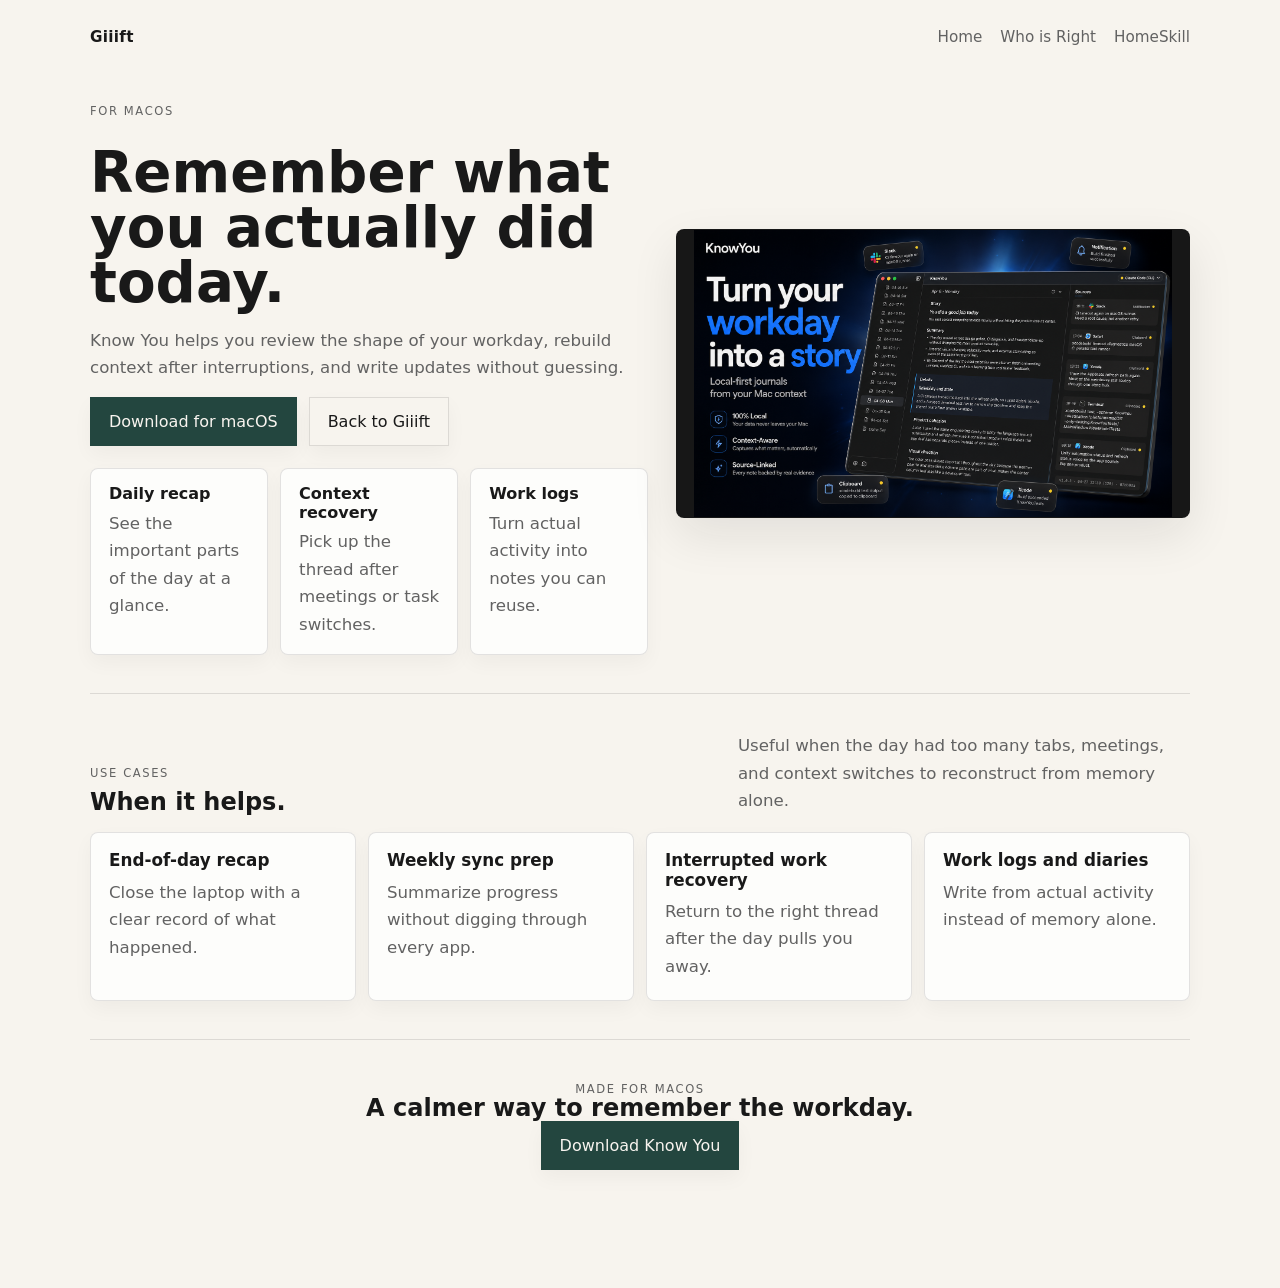
==== know-you/index.html @ 44bc6e62 "Update homepage portfolio" ====
<!DOCTYPE html>
<html lang="en">
  <head>
    <meta charset="UTF-8" />
    <meta name="viewport" content="width=device-width, initial-scale=1.0" />
    <title>Know You for macOS | Remember what you actually did today</title>
    <meta
      name="description"
      content="Know You is a macOS app for clear end-of-day recaps, weekly reviews, and work logs."
    />
    <link rel="canonical" href="https://giiift.site/know-you/" />
    <meta property="og:title" content="Know You for macOS" />
    <meta
      property="og:description"
      content="Remember what you actually did today with a clear recap built from your workday on macOS."
    />
    <meta property="og:type" content="website" />
    <meta property="og:url" content="https://giiift.site/know-you/" />
    <meta
      property="og:image"
      content="https://giiift.site/assets/images/know-you-shot.png?v=20260428-hero"
    />
    <meta name="twitter:card" content="summary_large_image" />
    <meta
      name="twitter:image"
      content="https://giiift.site/assets/images/know-you-shot.png?v=20260428-hero"
    />
    <link rel="stylesheet" href="/assets/css/site.css?v=20260508" />
  </head>
  <body>
    <main class="page">
      <header class="topbar">
        <a class="brand" href="/">Giiift</a>
        <nav class="nav">
          <a href="/">Home</a>
          <a href="/who-is-right/">Who is Right</a>
          <a href="https://homeskill.org/" target="_blank" rel="noreferrer">HomeSkill</a>
        </nav>
      </header>

      <section class="hero hero-product hero-product-split">
        <div class="hero-copy">
          <p class="eyebrow">For macOS</p>
          <h1>Remember what you actually did today.</h1>
          <p class="lede">
            Know You helps you review the shape of your workday, rebuild context
            after interruptions, and write updates without guessing.
          </p>
          <div class="hero-actions">
            <a class="button button-primary" href="/know-you/download" download>
              Download for macOS
            </a>
            <a class="button button-secondary" href="/">Back to Giiift</a>
          </div>
          <div class="metric-grid">
            <div class="metric-card">
              <strong>Daily recap</strong>
              <span>See the important parts of the day at a glance.</span>
            </div>
            <div class="metric-card">
              <strong>Context recovery</strong>
              <span>Pick up the thread after meetings or task switches.</span>
            </div>
            <div class="metric-card">
              <strong>Work logs</strong>
              <span>Turn actual activity into notes you can reuse.</span>
            </div>
          </div>
        </div>

        <div class="product-shot" aria-label="Know You screenshot preview">
          <div class="screenshot-frame screenshot-frame-hero screenshot-frame-proof">
            <img
              class="screenshot-image screenshot-image-hero screenshot-image-proof"
              src="/assets/images/know-you-shot.png?v=20260428-hero"
              alt="Know You app showing a daily story and supporting context"
            />
          </div>
        </div>
      </section>

      <section class="feature">
        <div class="section-heading">
          <div>
            <div class="section-label">Use cases</div>
            <h2>When it helps.</h2>
          </div>
          <p>
            Useful when the day had too many tabs, meetings, and context switches
            to reconstruct from memory alone.
          </p>
        </div>

        <div class="use-case-grid">
          <article class="info-card">
            <strong>End-of-day recap</strong>
            <p>Close the laptop with a clear record of what happened.</p>
          </article>
          <article class="info-card">
            <strong>Weekly sync prep</strong>
            <p>Summarize progress without digging through every app.</p>
          </article>
          <article class="info-card">
            <strong>Interrupted work recovery</strong>
            <p>Return to the right thread after the day pulls you away.</p>
          </article>
          <article class="info-card">
            <strong>Work logs and diaries</strong>
            <p>Write from actual activity instead of memory alone.</p>
          </article>
        </div>
      </section>

      <section class="feature feature-cta">
        <div class="section-label">Made for macOS</div>
        <h2>A calmer way to remember the workday.</h2>
        <div class="hero-actions">
          <a class="button button-primary" href="/know-you/download" download>
            Download Know You
          </a>
        </div>
      </section>
    </main>
  </body>
</html>
---- assets/css/site.css ----
:root {
  color-scheme: light;
  --bg: #f7f4ee;
  --panel: rgba(255, 255, 255, 0.78);
  --panel-strong: #ffffff;
  --text: #191919;
  --muted: #626262;
  --line: rgba(25, 25, 25, 0.12);
  --accent: #23463f;
  --accent-soft: #edf5f2;
  --shadow: 0 18px 48px rgba(25, 25, 25, 0.09);
}

* {
  box-sizing: border-box;
}

html {
  scroll-behavior: smooth;
}

body {
  margin: 0;
  background: var(--bg);
  color: var(--text);
  font-family:
    Inter, ui-sans-serif, system-ui, -apple-system, BlinkMacSystemFont, "Segoe UI",
    sans-serif;
}

a {
  color: inherit;
  text-decoration: none;
}

img {
  max-width: 100%;
}

.page {
  width: min(1100px, calc(100vw - 32px));
  margin: 0 auto;
  padding: 20px 0 80px;
}

.topbar {
  display: flex;
  justify-content: space-between;
  align-items: center;
  gap: 16px;
  padding: 8px 0 28px;
}

.brand,
.nav a {
  font-size: 0.95rem;
}

.brand {
  font-weight: 700;
  letter-spacing: 0.02em;
}

.nav {
  display: flex;
  flex-wrap: wrap;
  gap: 18px;
  color: var(--muted);
}

.nav a {
  transition:
    color 180ms ease,
    transform 180ms ease;
}

.nav a:hover,
.nav a:focus-visible {
  color: var(--text);
  transform: translateY(-1px);
}

.hero,
.feature,
.about {
  padding: 38px 0;
  border-top: 1px solid var(--line);
}

.profile-intro {
  display: grid;
  grid-template-columns: minmax(0, 1fr) auto;
  gap: 20px;
  align-items: end;
  padding: 18px 0 34px;
}

.profile-copy {
  display: grid;
  gap: 14px;
}

.profile-summary {
  max-width: 680px;
}

.hero {
  border-top: none;
  padding-top: 18px;
  display: grid;
  grid-template-columns: minmax(0, 1.04fr) minmax(320px, 0.96fr);
  gap: 28px;
  align-items: center;
}

.hero-home {
  align-items: start;
}

.hero-copy {
  display: grid;
  gap: 16px;
  align-content: start;
}

.eyebrow,
.section-label,
.card-kicker {
  display: inline-block;
  font-size: 0.72rem;
  letter-spacing: 0.14em;
  text-transform: uppercase;
  color: var(--muted);
}

.hero h1,
.feature h2 {
  margin: 0;
  line-height: 0.98;
}

.hero h1 {
  max-width: 760px;
  font-size: clamp(2.6rem, 4.4vw, 4rem);
  letter-spacing: 0;
}

.hero-product h1 {
  max-width: 660px;
}

.lede,
.profile-summary,
.feature p,
.about p,
.section-heading p,
.mini-spotlight p,
.metric-card span,
.info-card p {
  margin: 0;
  font-size: 1.04rem;
  line-height: 1.65;
  color: var(--muted);
}

.founder-strip {
  display: inline-flex;
  align-items: center;
  gap: 12px;
  width: fit-content;
  padding: 10px 14px;
  border: 1px solid var(--line);
  border-radius: 8px;
  background: var(--panel);
  box-shadow: 0 8px 20px rgba(25, 25, 25, 0.04);
}

.founder-avatar {
  width: 46px;
  height: 46px;
  border-radius: 50%;
  object-fit: cover;
  object-position: center 34%;
  border: 2px solid rgba(255, 255, 255, 0.78);
  box-shadow: 0 10px 22px rgba(25, 25, 25, 0.12);
}

.founder-meta {
  display: grid;
  gap: 2px;
}

.founder-meta strong {
  font-size: 0.96rem;
}

.founder-meta span {
  color: var(--muted);
  font-size: 0.88rem;
}

.contact-pills,
.contact-icons,
.hero-actions,
.hero-notes,
.product-grid,
.use-case-grid,
.metric-grid {
  display: flex;
  flex-wrap: wrap;
  gap: 12px;
}

.pill-link,
.icon-link,
.hero-note {
  display: inline-flex;
  align-items: center;
  justify-content: center;
  min-height: 40px;
  padding: 10px 14px;
  border-radius: 8px;
  border: 1px solid var(--line);
  background: var(--panel);
  color: var(--text);
  font-size: 0.9rem;
  transition:
    transform 180ms ease,
    background-color 180ms ease,
    border-color 180ms ease;
}

.pill-link:hover,
.pill-link:focus-visible,
.icon-link:hover,
.icon-link:focus-visible,
.button:hover,
.button:focus-visible,
.product-card:hover,
.product-card:focus-visible {
  transform: translateY(-1px);
}

.contact-icons {
  margin-top: 18px;
}

.profile-intro .contact-icons {
  justify-content: flex-end;
  margin-top: 0;
}

.icon-link {
  width: 48px;
  height: 48px;
  padding: 0;
}

.icon-link svg {
  width: 22px;
  height: 22px;
  fill: currentColor;
}

.hero-note {
  color: var(--muted);
}

.button,
.product-card,
.info-card,
.metric-card {
  border: 1px solid var(--line);
  background: var(--panel);
  box-shadow: 0 8px 20px rgba(25, 25, 25, 0.04);
}

.button {
  display: inline-flex;
  align-items: center;
  justify-content: center;
  min-height: 48px;
  padding: 14px 18px;
  transition:
    transform 180ms ease,
    background-color 180ms ease,
    border-color 180ms ease;
}

.button-primary {
  background: var(--accent);
  border-color: var(--accent);
  color: #f8f4ef;
}

.button-secondary {
  background: transparent;
}

.product-shot {
  position: relative;
}

.product-shot-stack {
  display: grid;
  gap: 16px;
}

.screenshot-frame {
  position: relative;
  overflow: hidden;
  border: 1px solid var(--line);
  border-radius: 8px;
  box-shadow: var(--shadow);
  background: #111;
}

.screenshot-frame-hero {
  aspect-ratio: 16 / 9;
}

.screenshot-frame-card {
  min-height: 220px;
}

.screenshot-frame-proof {
  background: #171717;
}

.screenshot-frame-dark {
  background: #181818;
}

.screenshot-frame-light {
  background: linear-gradient(180deg, #fff 0%, #f7f5fb 100%);
}

.screenshot-image {
  display: block;
  width: 100%;
  height: 100%;
}

.screenshot-image-hero {
  object-fit: contain;
  object-position: 50% 50%;
}

.screenshot-image-proof {
  object-fit: contain;
  object-position: 50% 50%;
}

.screenshot-image-card {
  min-height: 220px;
  object-fit: cover;
}

.screenshot-image-know-you-card {
  object-fit: contain;
  object-position: 50% 50%;
}

.screenshot-image-who-card {
  object-position: 50% 0%;
}

.screenshot-image-homeskill-card {
  object-fit: contain;
  object-position: 50% 50%;
}

.mini-spotlight,
.product-card,
.info-card,
.metric-card {
  border-radius: 8px;
}

.mini-spotlight {
  padding: 18px 20px;
  border: 1px solid var(--line);
  background: var(--panel);
}

.mini-spotlight strong {
  display: block;
  margin: 6px 0 8px;
  font-size: 1.25rem;
}

.section-heading {
  display: grid;
  grid-template-columns: minmax(0, 1fr) minmax(280px, 0.72fr);
  gap: 20px;
  align-items: end;
  margin-bottom: 18px;
}

.section-heading h2 {
  margin-top: 10px;
}

.product-grid {
  align-items: stretch;
}

.product-card {
  display: inline-flex;
  flex: 1 1 320px;
  min-width: min(320px, 100%);
  flex-direction: column;
  align-items: flex-start;
  justify-content: flex-start;
  gap: 14px;
  padding: 20px;
  transition:
    transform 180ms ease,
    background-color 180ms ease,
    border-color 180ms ease;
}

.product-card strong,
.info-card strong,
.metric-card strong {
  font-size: 1.2rem;
  line-height: 1.15;
}

.product-card-primary {
  background: var(--panel-strong);
}

.product-card-secondary {
  justify-content: flex-start;
}

.product-card-icon {
  display: inline-flex;
  align-items: center;
  justify-content: center;
  width: 56px;
  height: 56px;
  border-radius: 18px;
  background: var(--accent-soft);
  color: var(--accent);
  font-size: 0.95rem;
  letter-spacing: 0.08em;
  text-transform: uppercase;
  font-weight: 700;
}

.product-thumb {
  width: 100%;
}

.card-copy {
  color: var(--muted);
  line-height: 1.55;
}

.feature-compact,
.about-compact {
  padding-top: 30px;
  padding-bottom: 30px;
}

.hero-product-split,
.proof-layout {
  display: grid;
  grid-template-columns: minmax(0, 1fr) minmax(320px, 0.92fr);
  gap: 28px;
  align-items: center;
}

.metric-grid {
  margin-top: 6px;
  display: grid;
  grid-template-columns: repeat(3, minmax(0, 1fr));
}

.metric-card {
  padding: 16px 18px;
}

.metric-card strong {
  display: block;
  margin-bottom: 6px;
  font-size: 1rem;
}

.use-case-grid {
  margin-top: 8px;
}

.info-card {
  flex: 1 1 220px;
  padding: 18px 18px 20px;
}

.info-card strong {
  display: block;
  margin-bottom: 8px;
  font-size: 1.05rem;
}

.proof-copy {
  display: grid;
  gap: 12px;
}

.feature-list {
  margin: 0;
  padding-left: 20px;
  color: var(--muted);
  line-height: 1.65;
}

.feature-list li + li {
  margin-top: 8px;
}

.feature-cta {
  text-align: center;
}

.feature-cta h2,
.feature-cta p {
  margin-left: auto;
  margin-right: auto;
  max-width: 720px;
}

.feature-cta .hero-actions {
  justify-content: center;
}

@media (max-width: 860px) {
  .hero,
  .hero-product-split,
  .proof-layout,
  .section-heading {
    grid-template-columns: 1fr;
  }

  .profile-intro {
    grid-template-columns: 1fr;
    align-items: start;
  }

  .profile-intro .contact-icons {
    justify-content: flex-start;
  }

  .hero {
    padding-top: 28px;
  }
}

@media (max-width: 720px) {
  .page {
    width: min(100vw - 24px, 1100px);
    padding-top: 14px;
  }

  .topbar {
    flex-direction: column;
    align-items: flex-start;
  }

  .nav {
    gap: 10px 14px;
  }

  .hero h1 {
    font-size: clamp(2.2rem, 9vw, 3rem);
  }

  .contact-pills,
  .hero-actions,
  .hero-notes,
  .product-grid,
  .use-case-grid {
    flex-direction: column;
  }

  .metric-grid {
    grid-template-columns: 1fr;
  }

  .pill-link,
  .hero-note,
  .button {
    width: 100%;
  }

  .product-card,
  .info-card,
  .metric-card {
    min-width: 100%;
  }
}
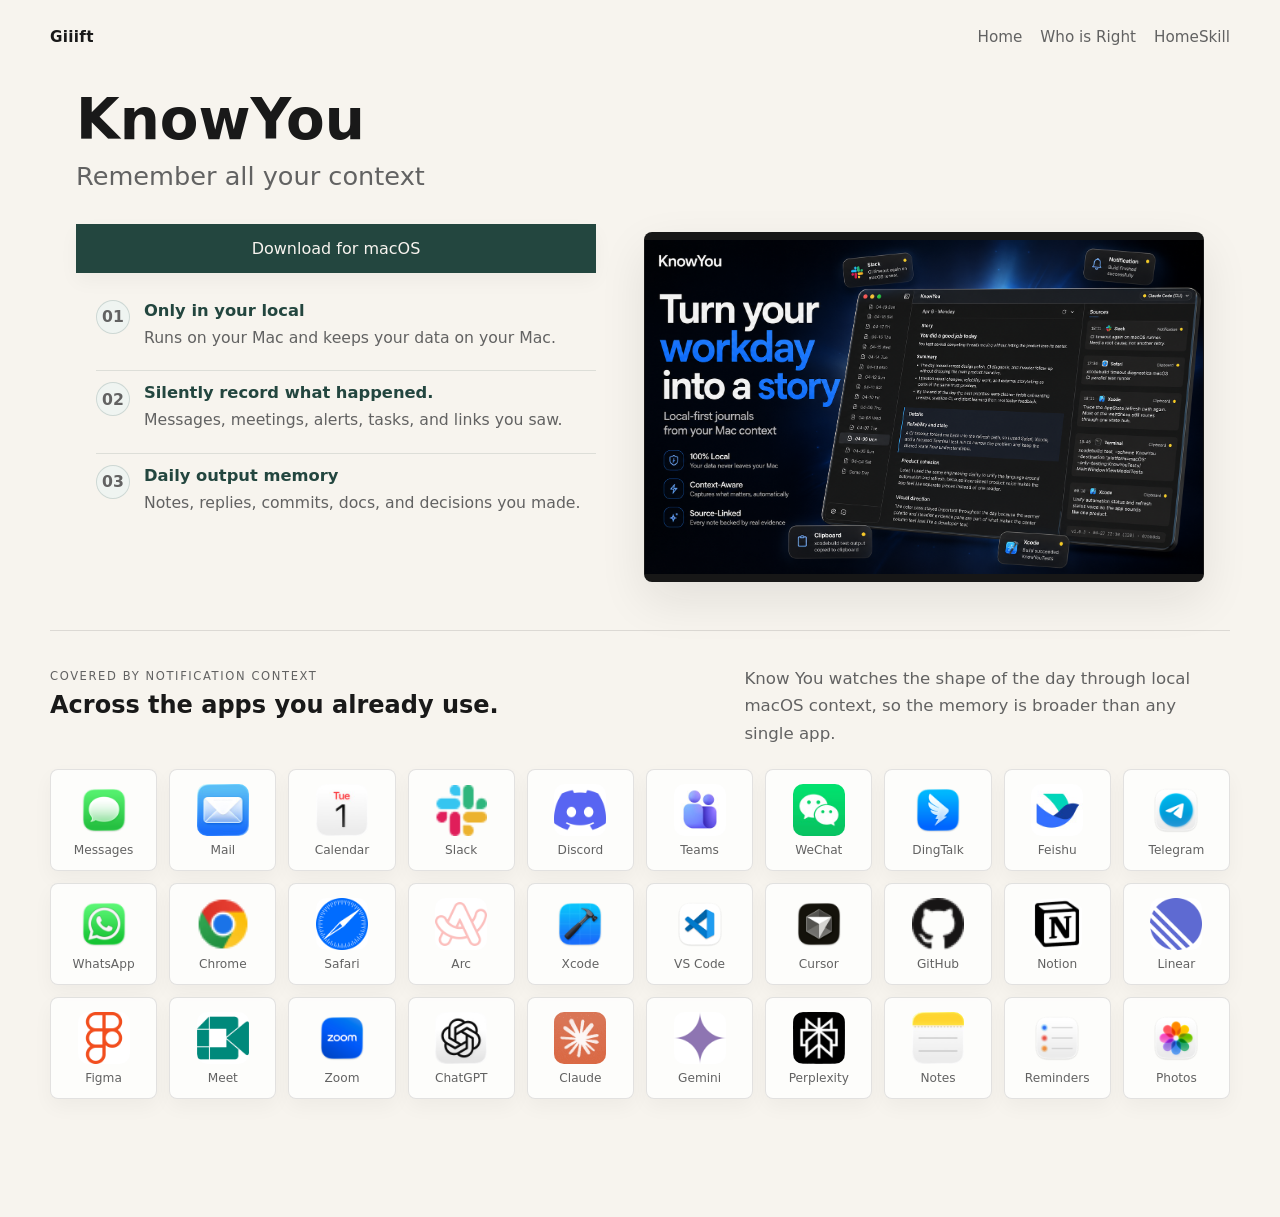
==== commit 965871f1: "Simplify Know You landing page" ====
--- a/know-you/index.html
+++ b/know-you/index.html
@@ -3,16 +3,16 @@
   <head>
     <meta charset="UTF-8" />
     <meta name="viewport" content="width=device-width, initial-scale=1.0" />
-    <title>Know You for macOS | Remember what you actually did today</title>
+    <title>Know You for macOS | Private daily inputs and outputs memory</title>
     <meta
       name="description"
-      content="Know You is a macOS app for clear end-of-day recaps, weekly reviews, and work logs."
+      content="Know You is a local-first macOS app that helps you remember each day's inputs and outputs privately."
     />
     <link rel="canonical" href="https://giiift.site/know-you/" />
     <meta property="og:title" content="Know You for macOS" />
     <meta
       property="og:description"
-      content="Remember what you actually did today with a clear recap built from your workday on macOS."
+      content="A local-first macOS memory for the inputs and outputs of your day."
     />
     <meta property="og:type" content="website" />
     <meta property="og:url" content="https://giiift.site/know-you/" />
@@ -25,10 +25,10 @@
       name="twitter:image"
       content="https://giiift.site/assets/images/know-you-shot.png?v=20260428-hero"
     />
-    <link rel="stylesheet" href="/assets/css/site.css?v=20260508" />
+    <link rel="stylesheet" href="../assets/css/site.css?v=20260514-know-you-simple" />
   </head>
   <body>
-    <main class="page">
+    <main class="page page-know-you">
       <header class="topbar">
         <a class="brand" href="/">Giiift</a>
         <nav class="nav">
@@ -38,86 +38,94 @@
         </nav>
       </header>
 
-      <section class="hero hero-product hero-product-split">
+      <section class="hero hero-product hero-product-simple">
         <div class="hero-copy">
-          <p class="eyebrow">For macOS</p>
-          <h1>Remember what you actually did today.</h1>
-          <p class="lede">
-            Know You helps you review the shape of your workday, rebuild context
-            after interruptions, and write updates without guessing.
-          </p>
+          <h1 class="product-name">KnowYou</h1>
+          <p class="product-tagline">Remember all your context</p>
           <div class="hero-actions">
             <a class="button button-primary" href="/know-you/download" download>
               Download for macOS
             </a>
-            <a class="button button-secondary" href="/">Back to Giiift</a>
           </div>
-          <div class="metric-grid">
-            <div class="metric-card">
-              <strong>Daily recap</strong>
-              <span>See the important parts of the day at a glance.</span>
-            </div>
-            <div class="metric-card">
-              <strong>Context recovery</strong>
-              <span>Pick up the thread after meetings or task switches.</span>
-            </div>
-            <div class="metric-card">
-              <strong>Work logs</strong>
-              <span>Turn actual activity into notes you can reuse.</span>
-            </div>
-          </div>
+          <ul class="feature-list feature-list-plain">
+            <li>
+              <span class="feature-index">01</span>
+              <div>
+                <strong>Only in your local</strong>
+                <span>Runs on your Mac and keeps your data on your Mac.</span>
+              </div>
+            </li>
+            <li>
+              <span class="feature-index">02</span>
+              <div>
+                <strong>Silently record what happened.</strong>
+                <span>Messages, meetings, alerts, tasks, and links you saw.</span>
+              </div>
+            </li>
+            <li>
+              <span class="feature-index">03</span>
+              <div>
+                <strong>Daily output memory</strong>
+                <span>Notes, replies, commits, docs, and decisions you made.</span>
+              </div>
+            </li>
+          </ul>
         </div>
 
         <div class="product-shot" aria-label="Know You screenshot preview">
           <div class="screenshot-frame screenshot-frame-hero screenshot-frame-proof">
             <img
               class="screenshot-image screenshot-image-hero screenshot-image-proof"
-              src="/assets/images/know-you-shot.png?v=20260428-hero"
+              src="../assets/images/know-you-shot.png?v=20260428-hero"
               alt="Know You app showing a daily story and supporting context"
             />
           </div>
         </div>
       </section>
 
-      <section class="feature">
-        <div class="section-heading">
+      <section class="feature feature-apps">
+        <div class="section-heading section-heading-compact">
           <div>
-            <div class="section-label">Use cases</div>
-            <h2>When it helps.</h2>
+            <div class="section-label">Covered by notification context</div>
+            <h2>Across the apps you already use.</h2>
           </div>
           <p>
-            Useful when the day had too many tabs, meetings, and context switches
-            to reconstruct from memory alone.
+            Know You watches the shape of the day through local macOS context, so
+            the memory is broader than any single app.
           </p>
         </div>
 
-        <div class="use-case-grid">
-          <article class="info-card">
-            <strong>End-of-day recap</strong>
-            <p>Close the laptop with a clear record of what happened.</p>
-          </article>
-          <article class="info-card">
-            <strong>Weekly sync prep</strong>
-            <p>Summarize progress without digging through every app.</p>
-          </article>
-          <article class="info-card">
-            <strong>Interrupted work recovery</strong>
-            <p>Return to the right thread after the day pulls you away.</p>
-          </article>
-          <article class="info-card">
-            <strong>Work logs and diaries</strong>
-            <p>Write from actual activity instead of memory alone.</p>
-          </article>
-        </div>
-      </section>
-
-      <section class="feature feature-cta">
-        <div class="section-label">Made for macOS</div>
-        <h2>A calmer way to remember the workday.</h2>
-        <div class="hero-actions">
-          <a class="button button-primary" href="/know-you/download" download>
-            Download Know You
-          </a>
+        <div class="app-icon-grid" aria-label="Apps Know You can help remember">
+          <div class="app-icon"><img src="../assets/images/app-icons/Messages.png" alt="" /><span>Messages</span></div>
+          <div class="app-icon"><img src="../assets/images/app-icons/Mail.png" alt="" /><span>Mail</span></div>
+          <div class="app-icon"><img src="../assets/images/app-icons/Calendar.png" alt="" /><span>Calendar</span></div>
+          <div class="app-icon"><img src="../assets/images/app-icons/Slack.png" alt="" /><span>Slack</span></div>
+          <div class="app-icon"><img src="../assets/images/app-icons/Discord.png" alt="" /><span>Discord</span></div>
+          <div class="app-icon"><img src="../assets/images/app-icons/Teams.png" alt="" /><span>Teams</span></div>
+          <div class="app-icon"><img src="../assets/images/app-icons/WeChat.png" alt="" /><span>WeChat</span></div>
+          <div class="app-icon"><img src="../assets/images/app-icons/DingTalk.png" alt="" /><span>DingTalk</span></div>
+          <div class="app-icon"><img src="../assets/images/app-icons/Feishu.png" alt="" /><span>Feishu</span></div>
+          <div class="app-icon"><img src="../assets/images/app-icons/Telegram.png" alt="" /><span>Telegram</span></div>
+          <div class="app-icon"><img src="../assets/images/app-icons/WhatsApp.png" alt="" /><span>WhatsApp</span></div>
+          <div class="app-icon"><img src="../assets/images/app-icons/Chrome.png" alt="" /><span>Chrome</span></div>
+          <div class="app-icon"><img src="../assets/images/app-icons/Safari.png" alt="" /><span>Safari</span></div>
+          <div class="app-icon"><img src="../assets/images/app-icons/Arc.png" alt="" /><span>Arc</span></div>
+          <div class="app-icon"><img src="../assets/images/app-icons/Xcode.png" alt="" /><span>Xcode</span></div>
+          <div class="app-icon"><img src="../assets/images/app-icons/VSCode.png" alt="" /><span>VS Code</span></div>
+          <div class="app-icon"><img src="../assets/images/app-icons/Cursor.png" alt="" /><span>Cursor</span></div>
+          <div class="app-icon"><img src="../assets/images/app-icons/GitHub.png" alt="" /><span>GitHub</span></div>
+          <div class="app-icon"><img src="../assets/images/app-icons/Notion.png" alt="" /><span>Notion</span></div>
+          <div class="app-icon"><img src="../assets/images/app-icons/Linear.png" alt="" /><span>Linear</span></div>
+          <div class="app-icon"><img src="../assets/images/app-icons/Figma.png" alt="" /><span>Figma</span></div>
+          <div class="app-icon"><img src="../assets/images/app-icons/GoogleMeet.png" alt="" /><span>Meet</span></div>
+          <div class="app-icon"><img src="../assets/images/app-icons/Zoom.png" alt="" /><span>Zoom</span></div>
+          <div class="app-icon"><img src="../assets/images/app-icons/ChatGPT.png" alt="" /><span>ChatGPT</span></div>
+          <div class="app-icon"><img src="../assets/images/app-icons/Claude.png" alt="" /><span>Claude</span></div>
+          <div class="app-icon"><img src="../assets/images/app-icons/Gemini.png" alt="" /><span>Gemini</span></div>
+          <div class="app-icon"><img src="../assets/images/app-icons/Perplexity.png" alt="" /><span>Perplexity</span></div>
+          <div class="app-icon"><img src="../assets/images/app-icons/Notes.png" alt="" /><span>Notes</span></div>
+          <div class="app-icon"><img src="../assets/images/app-icons/Reminders.png" alt="" /><span>Reminders</span></div>
+          <div class="app-icon"><img src="../assets/images/app-icons/Photos.png" alt="" /><span>Photos</span></div>
         </div>
       </section>
     </main>
--- a/assets/css/site.css
+++ b/assets/css/site.css
@@ -43,6 +43,10 @@
   padding: 20px 0 80px;
 }
 
+.page-know-you {
+  width: min(1180px, calc(100vw - 32px));
+}
+
 .topbar {
   display: flex;
   justify-content: space-between;
@@ -147,6 +151,18 @@
 
 .hero-product h1 {
   max-width: 660px;
+}
+
+.product-name {
+  font-size: clamp(4.3rem, 8vw, 7rem);
+  letter-spacing: 0;
+}
+
+.product-tagline {
+  margin: -4px 0 4px;
+  color: var(--muted);
+  font-size: clamp(1.25rem, 2vw, 1.65rem);
+  line-height: 1.35;
 }
 
 .lede,
@@ -466,11 +482,177 @@
 }
 
 .hero-product-split,
+.hero-product-simple,
 .proof-layout {
   display: grid;
   grid-template-columns: minmax(0, 1fr) minmax(320px, 0.92fr);
   gap: 28px;
   align-items: center;
+}
+
+.hero-product-simple {
+  grid-template-columns: minmax(0, 520px) minmax(0, 560px);
+  justify-content: center;
+  gap: 48px;
+  align-items: start;
+  padding-bottom: 48px;
+}
+
+.hero-product-simple .lede {
+  max-width: 620px;
+}
+
+.hero-product-simple .hero-copy {
+  max-width: none;
+}
+
+.hero-product-simple .hero-actions {
+  width: 100%;
+  margin-top: 10px;
+}
+
+.hero-product-simple .button-primary {
+  width: 100%;
+}
+
+.hero-product-simple .product-shot {
+  margin-top: 140px;
+}
+
+.hero-product-simple .screenshot-frame-hero {
+  aspect-ratio: 16 / 10;
+}
+
+.feature-list-plain {
+  display: grid;
+  gap: 2px;
+  width: 100%;
+  max-width: none;
+  margin: 12px 0 0;
+  padding: 0;
+  border: 0;
+  border-radius: 8px;
+  background: transparent;
+  box-shadow: none;
+  color: var(--text);
+  list-style: none;
+}
+
+.feature-list-plain li {
+  position: relative;
+  display: flex;
+  gap: 14px;
+  align-items: flex-start;
+  min-width: 0;
+  padding: 11px 0;
+  border: 0;
+  border-radius: 0;
+  background: transparent;
+  box-shadow: none;
+  color: var(--text);
+  overflow: hidden;
+}
+
+.feature-list-plain li + li {
+  border-top: 1px solid rgba(35, 70, 63, 0.12);
+}
+
+.feature-list-plain li::before {
+  content: none;
+}
+
+.feature-list-plain li div {
+  display: grid;
+  gap: 4px;
+  min-width: 0;
+}
+
+.feature-index {
+  display: inline-flex;
+  align-items: center;
+  justify-content: center;
+  flex: 0 0 34px;
+  width: 34px;
+  height: 34px;
+  border: 1px solid rgba(35, 70, 63, 0.16);
+  border-radius: 50%;
+  background: rgba(237, 245, 242, 0.82);
+  color: var(--accent);
+  font-size: 0.72rem;
+  font-weight: 800;
+  line-height: 1;
+}
+
+.feature-list-plain strong {
+  font-size: 1.02rem;
+  line-height: 1.35;
+  color: var(--accent);
+}
+
+.feature-list-plain span {
+  color: var(--muted);
+  font-size: 0.98rem;
+  line-height: 1.5;
+}
+
+.product-shot-caption {
+  display: grid;
+  gap: 6px;
+  margin-bottom: 14px;
+}
+
+.product-shot-caption strong {
+  font-size: 1.4rem;
+  line-height: 1.1;
+}
+
+.product-shot-caption span {
+  color: var(--muted);
+  font-size: 1rem;
+  line-height: 1.5;
+}
+
+.feature-apps {
+  padding-top: 34px;
+}
+
+.section-heading-compact {
+  align-items: start;
+  margin-bottom: 22px;
+}
+
+.app-icon-grid {
+  display: grid;
+  grid-template-columns: repeat(10, minmax(0, 1fr));
+  gap: 12px;
+}
+
+.app-icon {
+  display: grid;
+  justify-items: center;
+  gap: 8px;
+  min-width: 0;
+  padding: 14px 8px 12px;
+  border: 1px solid var(--line);
+  border-radius: 8px;
+  background: var(--panel);
+  box-shadow: 0 8px 20px rgba(25, 25, 25, 0.04);
+}
+
+.app-icon img {
+  width: 52px;
+  height: 52px;
+  object-fit: contain;
+  border-radius: 10px;
+}
+
+.app-icon span {
+  max-width: 100%;
+  color: var(--muted);
+  font-size: 0.76rem;
+  line-height: 1.15;
+  text-align: center;
+  overflow-wrap: anywhere;
 }
 
 .metric-grid {
@@ -538,11 +720,16 @@
 @media (max-width: 860px) {
   .hero,
   .hero-product-split,
+  .hero-product-simple,
   .proof-layout,
   .section-heading {
     grid-template-columns: 1fr;
   }
 
+  .app-icon-grid {
+    grid-template-columns: repeat(6, minmax(0, 1fr));
+  }
+
   .profile-intro {
     grid-template-columns: 1fr;
     align-items: start;
@@ -554,6 +741,16 @@
 
   .hero {
     padding-top: 28px;
+  }
+
+  .hero-product-simple .product-shot {
+    margin-top: 12px;
+  }
+}
+
+@media (min-width: 861px) and (max-width: 1160px) {
+  .hero-product-simple .product-shot {
+    margin-top: 114px;
   }
 }
 
@@ -588,6 +785,20 @@
     grid-template-columns: 1fr;
   }
 
+  .app-icon-grid {
+    grid-template-columns: repeat(3, minmax(0, 1fr));
+    gap: 10px;
+  }
+
+  .feature-list-plain li {
+    padding-right: 14px;
+  }
+
+  .app-icon img {
+    width: 48px;
+    height: 48px;
+  }
+
   .pill-link,
   .hero-note,
   .button {
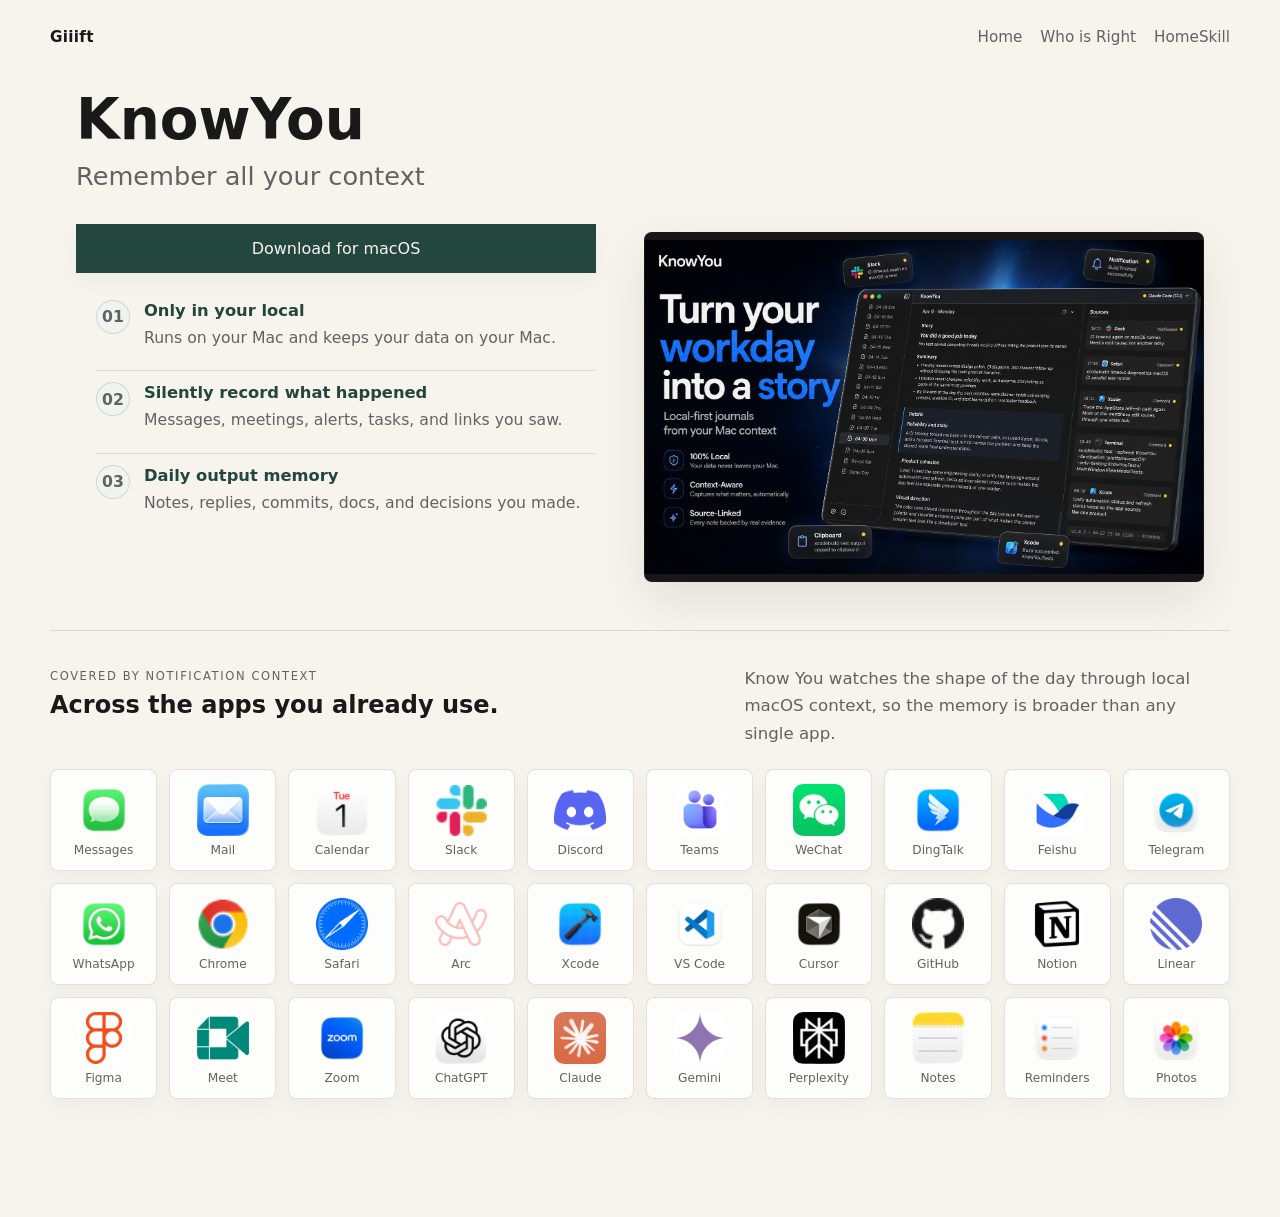
==== commit 409c74b9: "Remove period from Know You point" ====
--- a/know-you/index.html
+++ b/know-you/index.html
@@ -58,7 +58,7 @@
             <li>
               <span class="feature-index">02</span>
               <div>
-                <strong>Silently record what happened.</strong>
+                <strong>Silently record what happened</strong>
                 <span>Messages, meetings, alerts, tasks, and links you saw.</span>
               </div>
             </li>
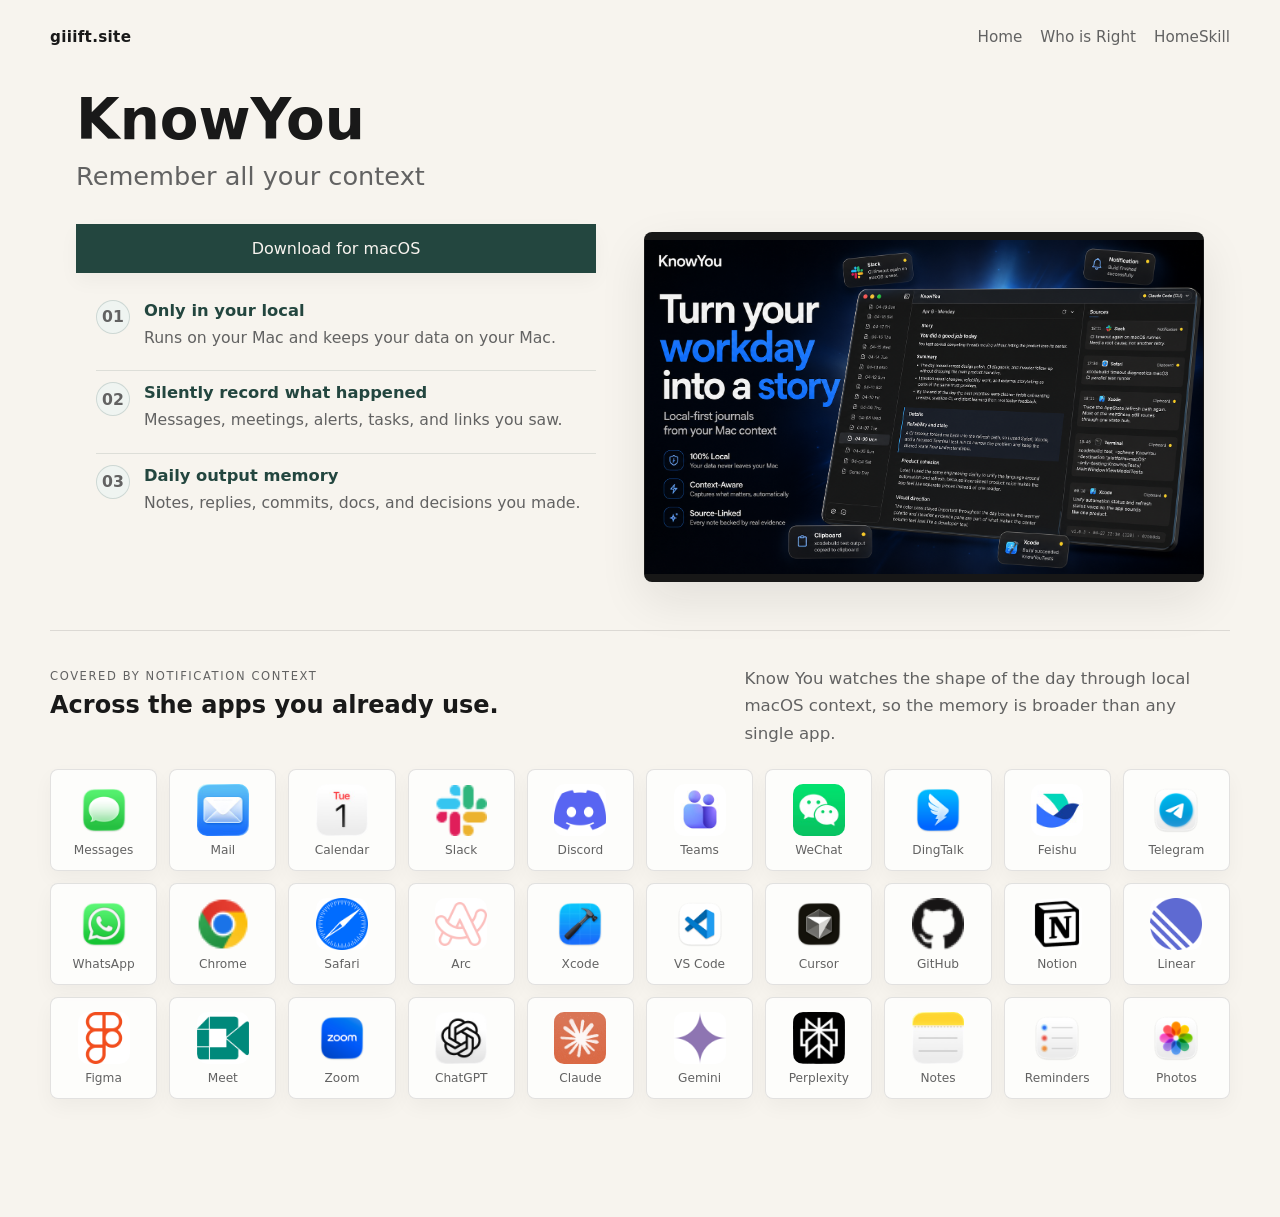
==== commit 1047f160: "Rename site brand to giiift.site" ====
--- a/know-you/index.html
+++ b/know-you/index.html
@@ -30,7 +30,7 @@
   <body>
     <main class="page page-know-you">
       <header class="topbar">
-        <a class="brand" href="/">Giiift</a>
+        <a class="brand" href="/">giiift.site</a>
         <nav class="nav">
           <a href="/">Home</a>
           <a href="/who-is-right/">Who is Right</a>
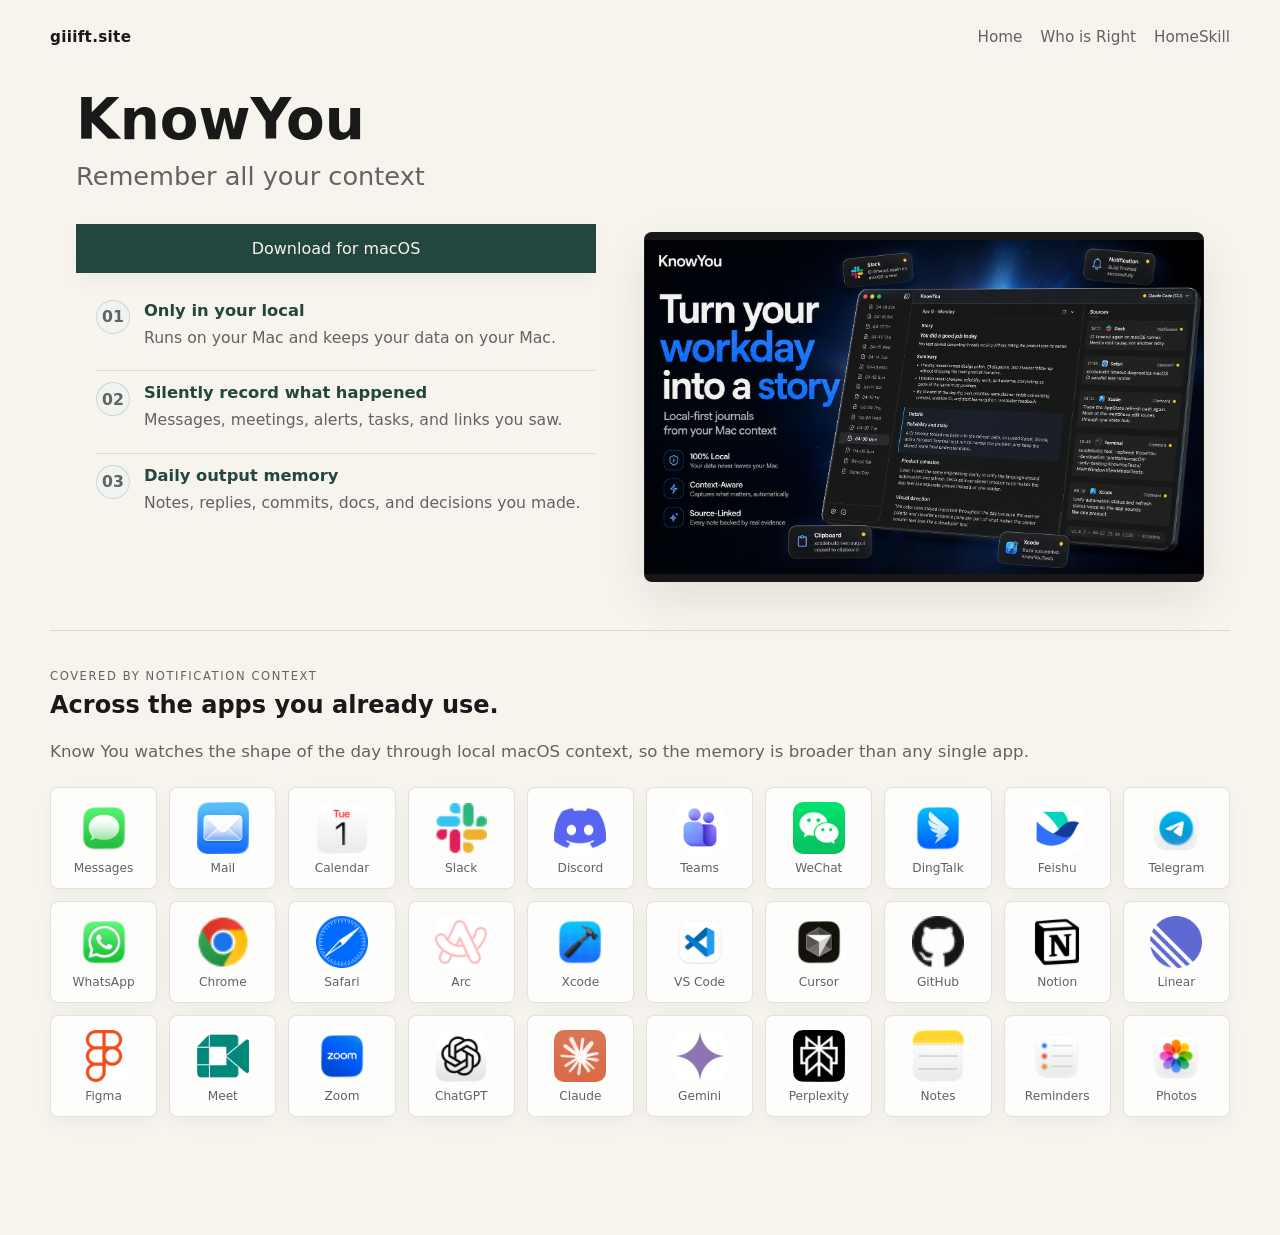
==== commit 6a11b273: "fix: point KnowYou page to latest DMG" ====
--- a/know-you/index.html
+++ b/know-you/index.html
@@ -43,7 +43,11 @@
           <h1 class="product-name">KnowYou</h1>
           <p class="product-tagline">Remember all your context</p>
           <div class="hero-actions">
-            <a class="button button-primary" href="/know-you/download" download>
+            <a
+              class="button button-primary"
+              href="https://github.com/gift-is-coding/know-you-downloads/releases/download/v1.1.2-build305/KnowYou-1.1.2-305.dmg"
+              download
+            >
               Download for macOS
             </a>
           </div>
--- a/assets/css/site.css
+++ b/assets/css/site.css
@@ -47,6 +47,10 @@
   width: min(1180px, calc(100vw - 32px));
 }
 
+.page-zenawake {
+  width: min(1160px, calc(100vw - 32px));
+}
+
 .topbar {
   display: flex;
   justify-content: space-between;
@@ -101,11 +105,37 @@
 
 .profile-copy {
   display: grid;
-  gap: 14px;
+  gap: 16px;
 }
 
 .profile-summary {
   max-width: 680px;
+}
+
+.profile-summary.profile-statement {
+  position: relative;
+  display: grid;
+  gap: 6px;
+  width: fit-content;
+  max-width: min(560px, 100%);
+  padding: 13px 16px;
+  border: 1px solid rgba(35, 70, 63, 0.18);
+  border-radius: 8px;
+  background:
+    linear-gradient(135deg, rgba(255, 255, 255, 0.86), rgba(237, 245, 242, 0.72)),
+    var(--panel);
+  color: var(--text);
+  font-size: 1.02rem;
+  font-weight: 650;
+  line-height: 1.45;
+  box-shadow: 0 10px 24px rgba(25, 25, 25, 0.05);
+}
+
+.profile-summary.profile-statement span {
+  display: block;
+  color: var(--accent);
+  font-size: 0.92rem;
+  font-weight: 700;
 }
 
 .hero {
@@ -386,6 +416,56 @@
   object-position: 50% 50%;
 }
 
+.product-card-zenawake {
+  background: var(--panel);
+}
+
+.product-thumb-phone {
+  position: relative;
+  display: grid;
+  min-height: 220px;
+  place-items: center;
+  overflow: hidden;
+  border: 1px solid var(--line);
+  border-radius: 8px;
+  background: linear-gradient(180deg, #ffffff 0%, #f7f4ee 100%);
+  box-shadow: var(--shadow);
+}
+
+.zenawake-card-icon {
+  position: absolute;
+  top: 16px;
+  left: 16px;
+  z-index: 2;
+  width: 58px;
+  height: 58px;
+  border-radius: 15px;
+  box-shadow: 0 12px 24px rgba(25, 25, 25, 0.16);
+}
+
+.phone-preview-row {
+  display: flex;
+  align-items: end;
+  justify-content: center;
+  gap: 14px;
+  width: 100%;
+  padding: 26px 20px 0;
+}
+
+.phone-preview-row img {
+  width: min(42%, 128px);
+  aspect-ratio: 6 / 13;
+  border: 1px solid rgba(25, 25, 25, 0.14);
+  border-radius: 18px 18px 0 0;
+  object-fit: cover;
+  object-position: top center;
+  box-shadow: 0 16px 30px rgba(25, 25, 25, 0.15);
+}
+
+.phone-preview-row img + img {
+  transform: translateY(24px);
+}
+
 .mini-spotlight,
 .product-card,
 .info-card,
@@ -407,7 +487,7 @@
 
 .section-heading {
   display: grid;
-  grid-template-columns: minmax(0, 1fr) minmax(280px, 0.72fr);
+  grid-template-columns: minmax(0, 1fr);
   gap: 20px;
   align-items: end;
   margin-bottom: 18px;
@@ -419,6 +499,16 @@
 
 .product-grid {
   align-items: stretch;
+}
+
+.product-grid-featured {
+  display: grid;
+  margin-bottom: 14px;
+}
+
+.product-grid-secondary-row {
+  display: grid;
+  grid-template-columns: repeat(3, minmax(0, 1fr));
 }
 
 .product-card {
@@ -447,6 +537,61 @@
   background: var(--panel-strong);
 }
 
+.product-card-featured {
+  display: grid;
+  grid-template-columns: minmax(0, 1.32fr) minmax(280px, 0.68fr);
+  gap: 26px;
+  min-width: 0;
+  padding: 22px;
+  border-color: rgba(35, 70, 63, 0.24);
+  background:
+    linear-gradient(135deg, rgba(237, 245, 242, 0.82), rgba(255, 255, 255, 0.96)),
+    var(--panel-strong);
+  box-shadow: 0 24px 58px rgba(25, 25, 25, 0.1);
+}
+
+.product-card-featured .screenshot-frame-card {
+  min-height: 340px;
+}
+
+.product-card-featured .screenshot-image-card {
+  min-height: 340px;
+}
+
+.product-card-body {
+  display: grid;
+  align-content: center;
+  gap: 14px;
+  min-width: 0;
+}
+
+.product-card-featured strong {
+  font-size: clamp(2.1rem, 4vw, 3.6rem);
+  letter-spacing: 0;
+}
+
+.featured-badge {
+  display: inline-flex;
+  width: fit-content;
+  align-items: center;
+  min-height: 30px;
+  padding: 7px 10px;
+  border: 1px solid rgba(35, 70, 63, 0.18);
+  border-radius: 8px;
+  background: var(--accent);
+  color: #f8f4ef;
+  font-size: 0.74rem;
+  font-weight: 700;
+  letter-spacing: 0.1em;
+  text-transform: uppercase;
+}
+
+.card-copy-emphasis {
+  padding-top: 12px;
+  border-top: 1px solid rgba(35, 70, 63, 0.14);
+  color: var(--accent);
+}
+
 .product-card-secondary {
   justify-content: flex-start;
 }
@@ -521,6 +666,71 @@
 
 .hero-product-simple .screenshot-frame-hero {
   aspect-ratio: 16 / 10;
+}
+
+.hero-zenawake {
+  grid-template-columns: minmax(0, 500px) minmax(360px, 1fr);
+  gap: 42px;
+  align-items: center;
+}
+
+.zenawake-title-lockup {
+  display: flex;
+  align-items: center;
+  gap: 18px;
+}
+
+.zenawake-icon {
+  flex: 0 0 auto;
+  width: 86px;
+  height: 86px;
+  border-radius: 22px;
+  box-shadow: 0 16px 34px rgba(25, 25, 25, 0.14);
+}
+
+.hero-zenawake .product-name {
+  font-size: clamp(3.5rem, 7vw, 6rem);
+}
+
+.zenawake-hero-gallery {
+  position: relative;
+  display: grid;
+  grid-template-columns: repeat(2, minmax(0, 1fr));
+  gap: 22px;
+  align-items: center;
+  padding: 18px 18px 0;
+  overflow: hidden;
+}
+
+.phone-shot {
+  display: block;
+  width: 100%;
+  aspect-ratio: 6 / 13;
+  border: 1px solid rgba(25, 25, 25, 0.14);
+  border-radius: 34px;
+  background: #f5f5f5;
+  object-fit: cover;
+  object-position: top center;
+  box-shadow: 0 20px 46px rgba(25, 25, 25, 0.16);
+}
+
+.phone-shot-main {
+  transform: translateY(18px);
+}
+
+.phone-shot-offset {
+  transform: translateY(-18px);
+}
+
+.feature-zenawake-screens {
+  overflow: hidden;
+}
+
+.zenawake-screen-grid {
+  display: grid;
+  grid-template-columns: repeat(4, minmax(0, 1fr));
+  gap: 18px;
+  align-items: start;
 }
 
 .feature-list-plain {
@@ -722,12 +932,23 @@
   .hero-product-split,
   .hero-product-simple,
   .proof-layout,
-  .section-heading {
+  .section-heading,
+  .product-card-featured,
+  .product-grid-secondary-row {
     grid-template-columns: 1fr;
   }
 
   .app-icon-grid {
     grid-template-columns: repeat(6, minmax(0, 1fr));
+  }
+
+  .hero-zenawake {
+    grid-template-columns: 1fr;
+  }
+
+  .zenawake-hero-gallery {
+    max-width: 620px;
+    margin: 0 auto;
   }
 
   .profile-intro {
@@ -790,6 +1011,32 @@
     gap: 10px;
   }
 
+  .zenawake-title-lockup {
+    align-items: flex-start;
+    flex-direction: column;
+  }
+
+  .zenawake-icon {
+    width: 72px;
+    height: 72px;
+    border-radius: 18px;
+  }
+
+  .zenawake-hero-gallery {
+    grid-template-columns: repeat(2, minmax(0, 1fr));
+    gap: 12px;
+    padding: 8px 4px 0;
+  }
+
+  .phone-shot {
+    border-radius: 24px;
+  }
+
+  .zenawake-screen-grid {
+    grid-template-columns: repeat(2, minmax(0, 1fr));
+    gap: 12px;
+  }
+
   .feature-list-plain li {
     padding-right: 14px;
   }
